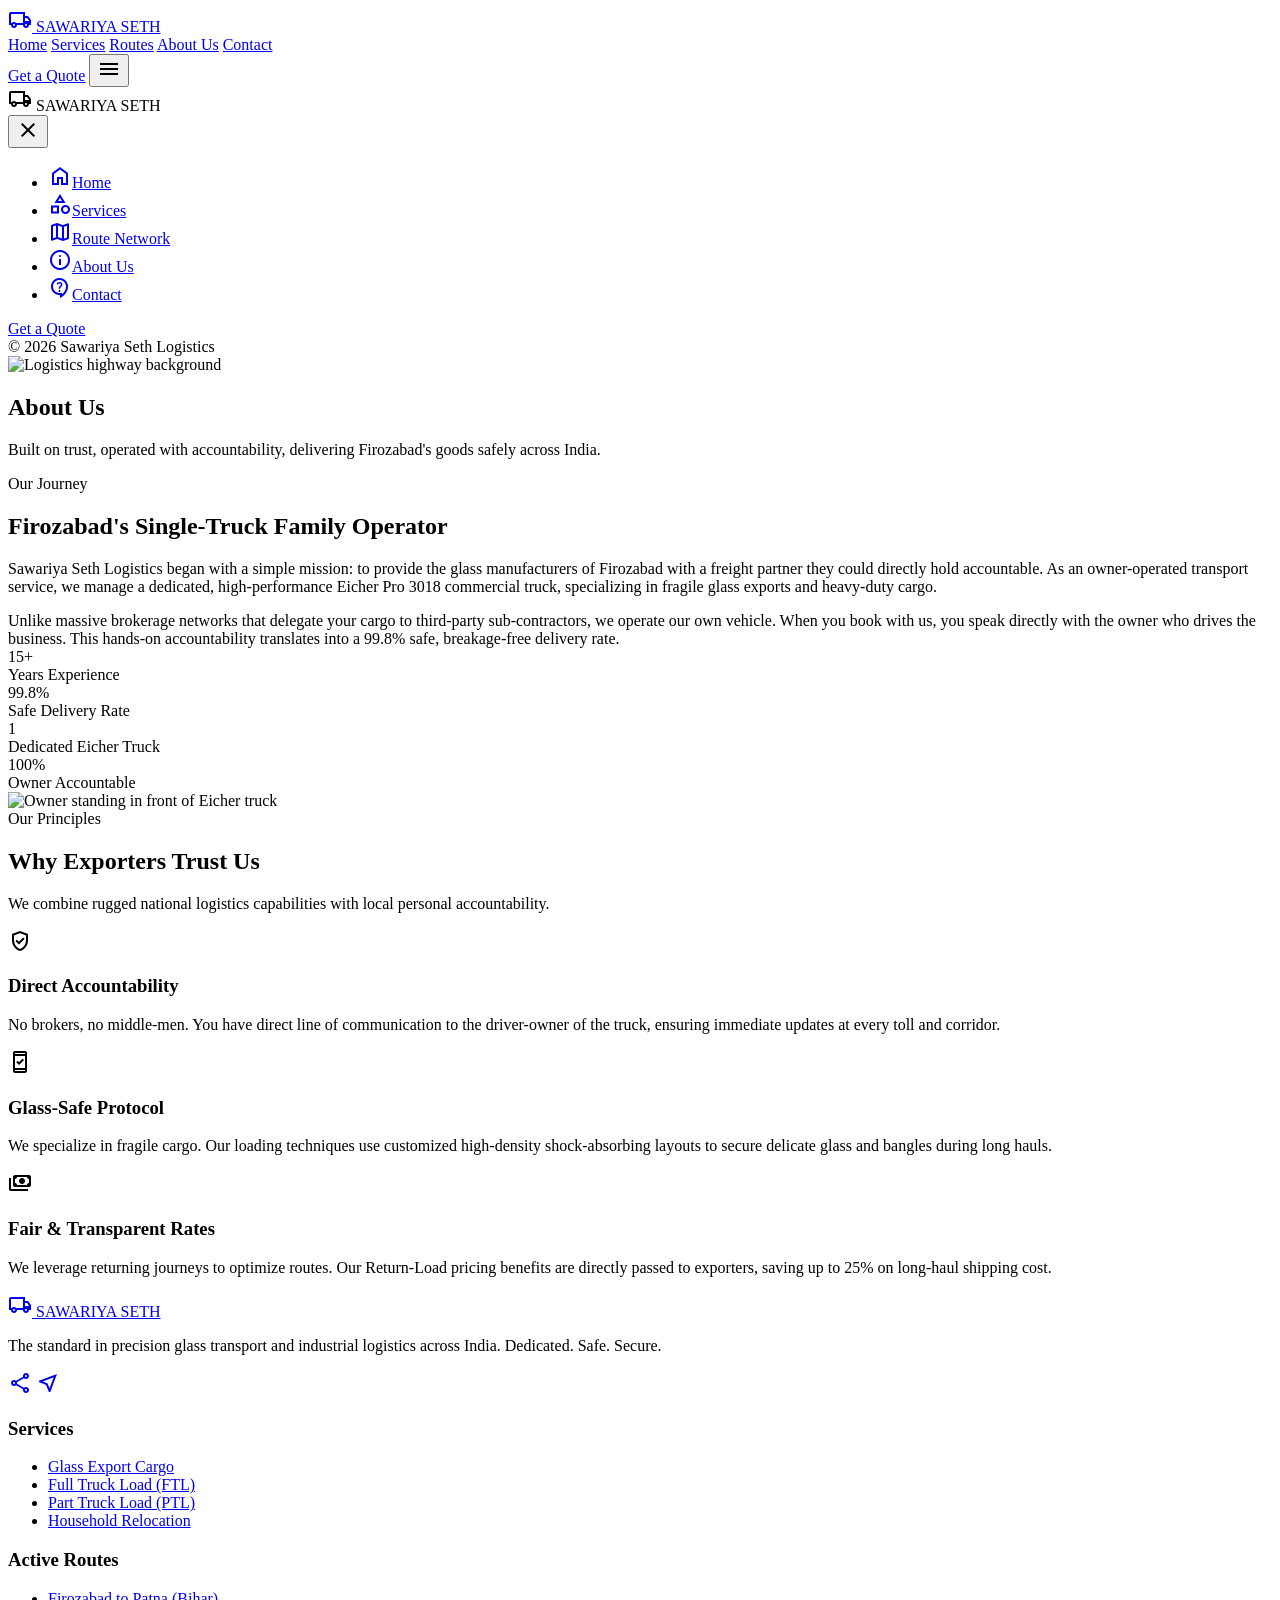
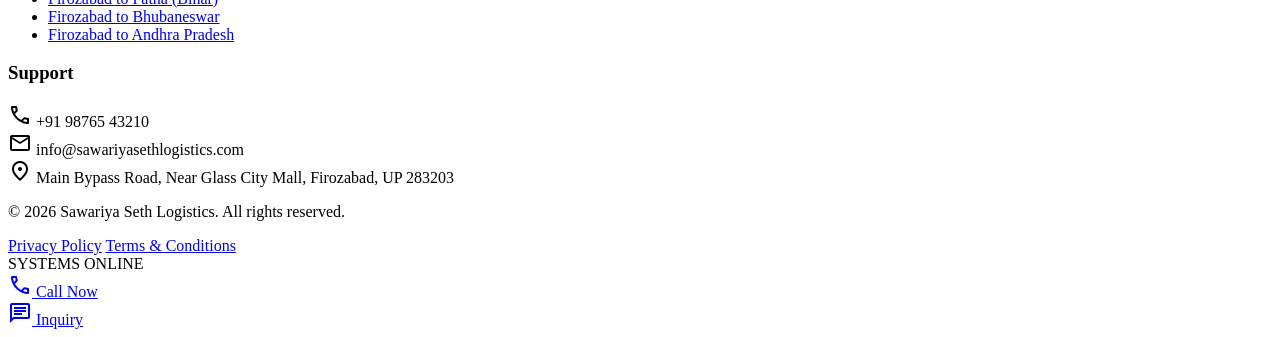
==== about.html @ fe5ff642 "Add files via upload" ====
<!DOCTYPE html>
<html lang="en">
<head>
    <meta charset="UTF-8">
    <meta name="viewport" content="width=device-width, initial-scale=1.0">
    <title>About Us | Sawariya Seth Logistics</title>
    <meta name="description" content="Learn about Sawariya Seth Logistics, a Firozabad-based, family-run truck transport operator. Delivering fragile glass and industrial goods across India with owner-operated accountability.">
    
    <!-- CSS Links -->
    <link rel="stylesheet" href="css/styles.css">
    <!-- Material Design Icons -->
    <link href="https://fonts.googleapis.com/css2?family=Material+Symbols+Outlined:wght,FILL@100..700,0..1" rel="stylesheet">
    <!-- AOS.js Animations -->
    <link href="https://unpkg.com/aos@2.3.1/dist/aos.css" rel="stylesheet">
</head>
<body>

    <!-- Header Navigation -->
    <header class="site-header">
        <div class="container nav-container">
            <a href="index.html" class="logo-link">
                <span class="material-symbols-outlined logo-icon">local_shipping</span>
                <span>SAWARIYA SETH</span>
            </a>
            
            <nav class="desktop-nav">
                <a href="index.html" class="nav-item">Home</a>
                <a href="services/index.html" class="nav-item">Services</a>
                <a href="routes/index.html" class="nav-item">Routes</a>
                <a href="about.html" class="nav-item active">About Us</a>
                <a href="contact.html" class="nav-item">Contact</a>
            </nav>
            
            <div class="flex-center" style="gap: 16px;">
                <a href="quote.html" class="btn btn-primary header-cta-btn">Get a Quote</a>
                <button class="menu-toggle-btn" id="open-drawer" aria-label="Open Menu">
                    <span class="material-symbols-outlined">menu</span>
                </button>
            </div>
        </div>
    </header>

    <!-- Navigation Drawer Backdrop (Mobile) -->
    <div class="drawer-overlay" id="drawer-overlay"></div>

    <!-- Navigation Drawer (Mobile) -->
    <aside class="nav-drawer" id="nav-drawer">
        <div class="drawer-header">
            <div class="drawer-logo">
                <span class="material-symbols-outlined">local_shipping</span>
                <span>SAWARIYA SETH</span>
            </div>
            <button class="drawer-close-btn" id="close-drawer" aria-label="Close Menu">
                <span class="material-symbols-outlined">close</span>
            </button>
        </div>
        <nav class="drawer-nav">
            <ul class="drawer-list">
                <li><a href="index.html" class="drawer-link"><span class="material-symbols-outlined">home</span>Home</a></li>
                <li><a href="services/index.html" class="drawer-link"><span class="material-symbols-outlined">category</span>Services</a></li>
                <li><a href="routes/index.html" class="drawer-link"><span class="material-symbols-outlined">map</span>Route Network</a></li>
                <li><a href="about.html" class="drawer-link active"><span class="material-symbols-outlined">info</span>About Us</a></li>
                <li><a href="contact.html" class="drawer-link"><span class="material-symbols-outlined">contact_support</span>Contact</a></li>
            </ul>
        </nav>
        <div class="drawer-footer">
            <a href="quote.html" class="btn btn-primary btn-full">Get a Quote</a>
            <div class="drawer-footer-text">© 2026 Sawariya Seth Logistics</div>
        </div>
    </aside>

    <!-- Main Content Area -->
    <main>
        <!-- Page Hero Banner -->
        <section class="page-hero">
            <div class="page-hero-overlay"></div>
            <img src="images/hero_fallback.png" alt="Logistics highway background" class="page-hero-img">
            <div class="container page-hero-content" data-aos="fade-right">
                <h1 class="page-hero-title">About Us</h1>
                <p class="page-hero-desc">Built on trust, operated with accountability, delivering Firozabad's goods safely across India.</p>
            </div>
        </section>

        <!-- Our Story Section -->
        <section class="section-padding">
            <div class="container">
                <div class="owner-story-section">
                    <div data-aos="fade-right">
                        <span class="section-subtitle">Our Journey</span>
                        <h2 class="section-title" style="text-align: left; display: block; margin-bottom: 20px;">Firozabad's Single-Truck Family Operator</h2>
                        <p class="service-desc" style="margin-bottom: var(--space-md);">
                            Sawariya Seth Logistics began with a simple mission: to provide the glass manufacturers of Firozabad with a freight partner they could directly hold accountable. As an owner-operated transport service, we manage a dedicated, high-performance Eicher Pro 3018 commercial truck, specializing in fragile glass exports and heavy-duty cargo.
                        </p>
                        <p class="service-desc" style="margin-bottom: var(--space-md);">
                            Unlike massive brokerage networks that delegate your cargo to third-party sub-contractors, we operate our own vehicle. When you book with us, you speak directly with the owner who drives the business. This hands-on accountability translates into a 99.8% safe, breakage-free delivery rate.
                        </p>
                        <div class="stat-strip">
                            <div class="stat-item">
                                <div class="stat-num">15+</div>
                                <div class="stat-label">Years Experience</div>
                            </div>
                            <div class="stat-item">
                                <div class="stat-num">99.8%</div>
                                <div class="stat-label">Safe Delivery Rate</div>
                            </div>
                            <div class="stat-item">
                                <div class="stat-num">1</div>
                                <div class="stat-label">Dedicated Eicher Truck</div>
                            </div>
                            <div class="stat-item">
                                <div class="stat-num">100%</div>
                                <div class="stat-label">Owner Accountable</div>
                            </div>
                        </div>
                    </div>
                    <div class="owner-image-wrapper" data-aos="fade-left">
                        <img src="images/about_owner.png" alt="Owner standing in front of Eicher truck" style="width: 100%; object-fit: cover;">
                    </div>
                </div>
            </div>
        </section>

        <!-- Values Card Section -->
        <section class="section-padding" style="background-color: var(--surface-container-low);">
            <div class="container">
                <div class="section-header" data-aos="fade-up">
                    <span class="section-subtitle">Our Principles</span>
                    <h2 class="section-title">Why Exporters Trust Us</h2>
                    <p class="section-desc">We combine rugged national logistics capabilities with local personal accountability.</p>
                </div>
                
                <div class="grid grid-cols-1 grid-cols-3-md">
                    <!-- Value 1 -->
                    <div class="card card-lift" data-aos="fade-up" data-aos-delay="100">
                        <div class="service-icon-box">
                            <span class="material-symbols-outlined">verified_user</span>
                        </div>
                        <h3 class="service-title">Direct Accountability</h3>
                        <p class="service-desc">No brokers, no middle-men. You have direct line of communication to the driver-owner of the truck, ensuring immediate updates at every toll and corridor.</p>
                    </div>
                    
                    <!-- Value 2 -->
                    <div class="card card-lift" data-aos="fade-up" data-aos-delay="200">
                        <div class="service-icon-box">
                            <span class="material-symbols-outlined">security_update_good</span>
                        </div>
                        <h3 class="service-title">Glass-Safe Protocol</h3>
                        <p class="service-desc">We specialize in fragile cargo. Our loading techniques use customized high-density shock-absorbing layouts to secure delicate glass and bangles during long hauls.</p>
                    </div>
                    
                    <!-- Value 3 -->
                    <div class="card card-lift" data-aos="fade-up" data-aos-delay="300">
                        <div class="service-icon-box">
                            <span class="material-symbols-outlined">payments</span>
                        </div>
                        <h3 class="service-title">Fair & Transparent Rates</h3>
                        <p class="service-desc">We leverage returning journeys to optimize routes. Our Return-Load pricing benefits are directly passed to exporters, saving up to 25% on long-haul shipping cost.</p>
                    </div>
                </div>
            </div>
        </section>
    </main>

    <!-- Footer -->
    <footer class="site-footer">
        <div class="container">
            <div class="grid footer-grid">
                <div class="footer-brand">
                    <a href="index.html" class="footer-logo">
                        <span class="material-symbols-outlined footer-logo-icon">local_shipping</span>
                        <span>SAWARIYA SETH</span>
                    </a>
                    <p class="footer-desc">The standard in precision glass transport and industrial logistics across India. Dedicated. Safe. Secure.</p>
                    <div class="footer-socials">
                        <a href="#" class="social-link" aria-label="Facebook"><span class="material-symbols-outlined">share</span></a>
                        <a href="#" class="social-link" aria-label="Location"><span class="material-symbols-outlined">near_me</span></a>
                    </div>
                </div>
                
                <div>
                    <h3 class="footer-title">Services</h3>
                    <ul class="footer-links">
                        <li><a href="services/glass-bangle-export.html" class="footer-link">Glass Export Cargo</a></li>
                        <li><a href="services/ftl.html" class="footer-link">Full Truck Load (FTL)</a></li>
                        <li><a href="services/ptl.html" class="footer-link">Part Truck Load (PTL)</a></li>
                        <li><a href="services/household-shifting.html" class="footer-link">Household Relocation</a></li>
                    </ul>
                </div>
                
                <div>
                    <h3 class="footer-title">Active Routes</h3>
                    <ul class="footer-links">
                        <li><a href="routes/firozabad-to-bihar.html" class="footer-link">Firozabad to Patna (Bihar)</a></li>
                        <li><a href="routes/firozabad-to-odisha.html" class="footer-link">Firozabad to Bhubaneswar</a></li>
                        <li><a href="routes/firozabad-to-andhra-pradesh.html" class="footer-link">Firozabad to Andhra Pradesh</a></li>
                    </ul>
                </div>
                
                <div>
                    <h3 class="footer-title">Support</h3>
                    <div class="footer-contact-item">
                        <span class="material-symbols-outlined footer-contact-icon">call</span>
                        <span>+91 98765 43210</span>
                    </div>
                    <div class="footer-contact-item">
                        <span class="material-symbols-outlined footer-contact-icon">mail</span>
                        <span>info@sawariyasethlogistics.com</span>
                    </div>
                    <div class="footer-contact-item">
                        <span class="material-symbols-outlined footer-contact-icon">location_on</span>
                        <span>Main Bypass Road, Near Glass City Mall, Firozabad, UP 283203</span>
                    </div>
                </div>
            </div>
            
            <div class="footer-bottom">
                <p>© 2026 Sawariya Seth Logistics. All rights reserved.</p>
                <div class="footer-bottom-links">
                    <a href="#">Privacy Policy</a>
                    <a href="#">Terms & Conditions</a>
                </div>
                <div class="status-badge">
                    <span class="status-dot"></span>
                    <span>SYSTEMS ONLINE</span>
                </div>
            </div>
        </div>
    </footer>

    <!-- Sticky Bottom Action Bar (Mobile Only) -->
    <div class="sticky-mobile-bar">
        <a href="tel:+919876543210" class="sticky-bar-btn sticky-btn-call">
            <span class="material-symbols-outlined">call</span>
            <span>Call Now</span>
        </a>
        <div class="sticky-bar-divider"></div>
        <a href="https://wa.me/919876543210?text=I%20am%20interested%20in%20freight%20services%20from%20Firozabad" target="_blank" class="sticky-bar-btn sticky-btn-inquiry">
            <span class="material-symbols-outlined">chat</span>
            <span>Inquiry</span>
        </a>
    </div>

    <!-- Scripts -->
    <script src="js/main.js"></script>
    <script src="https://unpkg.com/aos@2.3.1/dist/aos.js"></script>
    <script>
        AOS.init({
            duration: 800,
            once: true,
            disable: 'mobile'
        });
    </script>
</body>
</html>
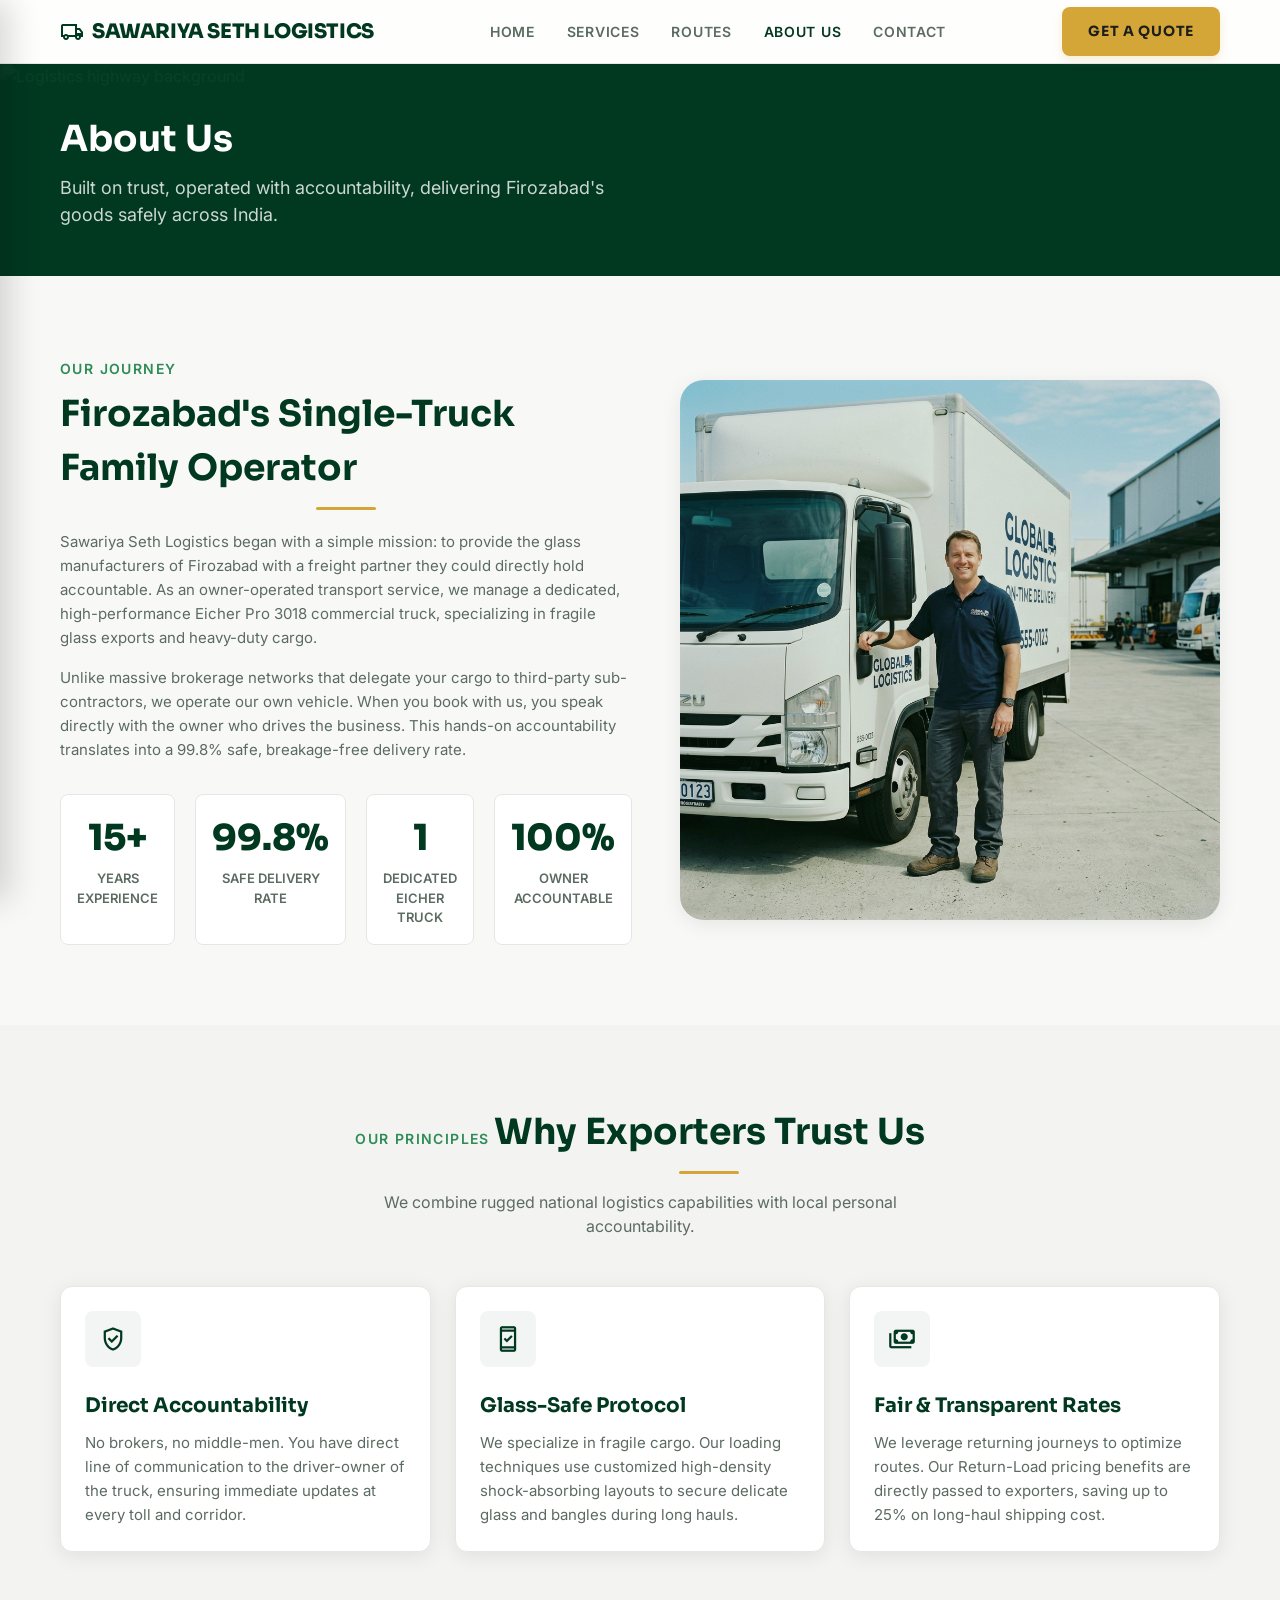
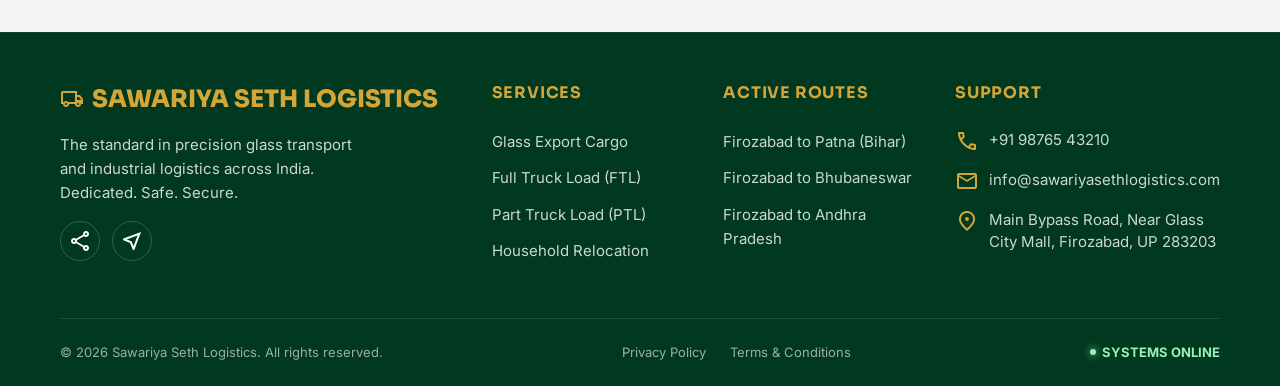
==== commit 47d3b88b: "Update links and titles in about.html" ====
--- a/about.html
+++ b/about.html
@@ -7,7 +7,7 @@
     <meta name="description" content="Learn about Sawariya Seth Logistics, a Firozabad-based, family-run truck transport operator. Delivering fragile glass and industrial goods across India with owner-operated accountability.">
     
     <!-- CSS Links -->
-    <link rel="stylesheet" href="css/styles.css">
+    <link rel="stylesheet" href="styles.css">
     <!-- Material Design Icons -->
     <link href="https://fonts.googleapis.com/css2?family=Material+Symbols+Outlined:wght,FILL@100..700,0..1" rel="stylesheet">
     <!-- AOS.js Animations -->
@@ -20,7 +20,7 @@
         <div class="container nav-container">
             <a href="index.html" class="logo-link">
                 <span class="material-symbols-outlined logo-icon">local_shipping</span>
-                <span>SAWARIYA SETH</span>
+                <span>SAWARIYA SETH LOGISTICS</span>
             </a>
             
             <nav class="desktop-nav">
@@ -48,7 +48,7 @@
         <div class="drawer-header">
             <div class="drawer-logo">
                 <span class="material-symbols-outlined">local_shipping</span>
-                <span>SAWARIYA SETH</span>
+                <span>SAWARIYA SETH LOGISTICS</span>
             </div>
             <button class="drawer-close-btn" id="close-drawer" aria-label="Close Menu">
                 <span class="material-symbols-outlined">close</span>
@@ -114,7 +114,7 @@
                         </div>
                     </div>
                     <div class="owner-image-wrapper" data-aos="fade-left">
-                        <img src="images/about_owner.png" alt="Owner standing in front of Eicher truck" style="width: 100%; object-fit: cover;">
+                        <img src="about_owner.png" alt="Owner standing in front of Eicher truck" style="width: 100%; object-fit: cover;">
                     </div>
                 </div>
             </div>
@@ -168,7 +168,7 @@
                 <div class="footer-brand">
                     <a href="index.html" class="footer-logo">
                         <span class="material-symbols-outlined footer-logo-icon">local_shipping</span>
-                        <span>SAWARIYA SETH</span>
+                        <span>SAWARIYA SETH LOGISTICS</span>
                     </a>
                     <p class="footer-desc">The standard in precision glass transport and industrial logistics across India. Dedicated. Safe. Secure.</p>
                     <div class="footer-socials">
@@ -180,19 +180,19 @@
                 <div>
                     <h3 class="footer-title">Services</h3>
                     <ul class="footer-links">
-                        <li><a href="services/glass-bangle-export.html" class="footer-link">Glass Export Cargo</a></li>
-                        <li><a href="services/ftl.html" class="footer-link">Full Truck Load (FTL)</a></li>
-                        <li><a href="services/ptl.html" class="footer-link">Part Truck Load (PTL)</a></li>
-                        <li><a href="services/household-shifting.html" class="footer-link">Household Relocation</a></li>
+                        <li><a href="glass-bangle-export.html" class="footer-link">Glass Export Cargo</a></li>
+                        <li><a href="ftl.html" class="footer-link">Full Truck Load (FTL)</a></li>
+                        <li><a href="ptl.html" class="footer-link">Part Truck Load (PTL)</a></li>
+                        <li><a href="household-shifting.html" class="footer-link">Household Relocation</a></li>
                     </ul>
                 </div>
                 
                 <div>
                     <h3 class="footer-title">Active Routes</h3>
                     <ul class="footer-links">
-                        <li><a href="routes/firozabad-to-bihar.html" class="footer-link">Firozabad to Patna (Bihar)</a></li>
-                        <li><a href="routes/firozabad-to-odisha.html" class="footer-link">Firozabad to Bhubaneswar</a></li>
-                        <li><a href="routes/firozabad-to-andhra-pradesh.html" class="footer-link">Firozabad to Andhra Pradesh</a></li>
+                        <li><a href="firozabad-to-bihar.html" class="footer-link">Firozabad to Patna (Bihar)</a></li>
+                        <li><a href="firozabad-to-odisha.html" class="footer-link">Firozabad to Bhubaneswar</a></li>
+                        <li><a href="firozabad-to-andhra-pradesh.html" class="footer-link">Firozabad to Andhra Pradesh</a></li>
                     </ul>
                 </div>
                 
@@ -241,7 +241,7 @@
     </div>
 
     <!-- Scripts -->
-    <script src="js/main.js"></script>
+    <script src="main.js"></script>
     <script src="https://unpkg.com/aos@2.3.1/dist/aos.js"></script>
     <script>
         AOS.init({
--- a/styles.css
+++ b/styles.css
@@ -0,0 +1,1265 @@
+/* 
+  Sawariya Seth Logistics - Design System & Global Styles
+  Author: Prince Verma / Antigravity AI
+  Date: July 2026
+  Description: Production-ready CSS layout utilizing Flexbox, CSS Grid, custom transitions, and mobile-first media queries.
+*/
+
+/* --- Google Fonts --- */
+@import url('https://fonts.googleapis.com/css2?family=Sora:wght@400;600;700;800&family=Inter:wght@400;500;600;700&display=swap');
+
+/* --- Design Tokens (:root) --- */
+:root {
+    /* Color Palette */
+    --primary: #003820;                  /* Deep Green */
+    --primary-light: #2E8B57;            /* Fresh Green */
+    --primary-container: #0F5132;        /* Dark forest green */
+    --on-primary: #FFFFFF;
+    --secondary: #006d3d;
+    --secondary-container: #97f3b5;
+    --on-secondary-container: #047240;
+    --accent-gold: #D4A537;              /* Warm Gold */
+    --accent-gold-hover: #C39630;
+    --background: #F8F9F6;               /* Off White background */
+    --surface: #FFFFFF;
+    --surface-container-low: #f3f4f1;
+    --surface-container-high: #e7e8e6;
+    --surface-container-highest: #e2e3e0;
+    
+    /* Text Colors */
+    --text-primary: #1C1F1D;             /* Charcoal */
+    --text-secondary: #5C6B62;           /* Grey Green */
+    --text-muted: rgba(28, 31, 29, 0.6);
+    --text-white: #FFFFFF;
+    --text-white-muted: rgba(255, 255, 255, 0.8);
+
+    /* Borders */
+    --border-subtle: #E2E8E4;            /* Light Grey Green */
+    
+    /* Typography */
+    --font-heading: 'Sora', sans-serif;
+    --font-body: 'Inter', sans-serif;
+
+    /* Border Radii */
+    --radius-sm: 4px;
+    --radius-default: 8px;
+    --radius-md: 12px;
+    --radius-lg: 16px;
+    --radius-xl: 24px;
+    --radius-full: 9999px;
+
+    /* Spacing Scale */
+    --space-sm: 8px;
+    --space-md: 16px;
+    --space-lg: 24px;
+    --space-xl: 32px;
+    --space-xxl: 48px;
+    --space-section-desktop: 80px;
+    --space-section-mobile: 40px;
+    --margin-mobile: 20px;
+    --container-max: 1200px;
+    --gutter: 24px;
+
+    /* Shadows */
+    --shadow-soft: 0 4px 20px rgba(0, 0, 0, 0.08);
+    --shadow-lift: 0 8px 30px rgba(0, 0, 0, 0.12);
+    
+    /* Transitions */
+    --transition-fast: 0.2s ease;
+    --transition-normal: 0.3s ease;
+    --transition-slow: 0.5s ease;
+}
+
+/* --- Base & Reset Styles --- */
+* {
+    margin: 0;
+    padding: 0;
+    box-sizing: border-box;
+    -webkit-tap-highlight-color: transparent;
+}
+
+html {
+    scroll-behavior: smooth;
+    font-size: 16px;
+}
+
+body {
+    font-family: var(--font-body);
+    background-color: var(--background);
+    color: var(--text-primary);
+    line-height: 1.5;
+    min-height: 100vh;
+    display: flex;
+    flex-direction: column;
+    overflow-x: hidden;
+}
+
+main {
+    flex-grow: 1;
+    padding-top: 64px; /* Fixed Header Buffer */
+}
+
+/* Typography styles */
+h1, h2, h3, h4, h5, h6 {
+    font-family: var(--font-heading);
+    color: var(--primary);
+    font-weight: 700;
+}
+
+a {
+    color: inherit;
+    text-decoration: none;
+    transition: color var(--transition-fast);
+}
+
+img, video {
+    max-width: 100%;
+    height: auto;
+    display: block;
+}
+
+input, textarea, select {
+    font-family: var(--font-body);
+    font-size: 1rem;
+    color: var(--text-primary);
+}
+
+/* --- Layout Utilities --- */
+.container {
+    width: 100%;
+    max-width: var(--container-max);
+    margin-left: auto;
+    margin-right: auto;
+    padding-left: var(--margin-mobile);
+    padding-right: var(--margin-mobile);
+}
+
+.grid {
+    display: grid;
+    gap: var(--gutter);
+}
+
+.grid-cols-1 { grid-template-columns: 1fr; }
+.grid-cols-2 { grid-template-columns: repeat(2, 1fr); }
+.grid-cols-3 { grid-template-columns: repeat(3, 1fr); }
+.grid-cols-4 { grid-template-columns: repeat(4, 1fr); }
+
+.flex-center {
+    display: flex;
+    justify-content: center;
+    align-items: center;
+}
+
+.section-padding {
+    padding-top: var(--space-section-mobile);
+    padding-bottom: var(--space-section-mobile);
+}
+
+@media (min-width: 768px) {
+    .section-padding {
+        padding-top: var(--space-section-desktop);
+        padding-bottom: var(--space-section-desktop);
+    }
+}
+
+/* --- Navigation Header --- */
+.site-header {
+    position: fixed;
+    top: 0;
+    left: 0;
+    width: 100%;
+    height: 64px;
+    z-index: 1000;
+    background-color: rgba(255, 255, 255, 0.8);
+    backdrop-filter: blur(12px);
+    -webkit-backdrop-filter: blur(12px);
+    border-bottom: 1px solid var(--border-subtle);
+    transition: background-color var(--transition-normal), box-shadow var(--transition-normal);
+}
+
+.site-header.scrolled {
+    background-color: var(--surface);
+    box-shadow: 0 2px 10px rgba(0, 0, 0, 0.05);
+}
+
+.nav-container {
+    display: flex;
+    justify-content: space-between;
+    align-items: center;
+    height: 100%;
+}
+
+.logo-link {
+    display: flex;
+    align-items: center;
+    gap: 8px;
+    color: var(--primary);
+    font-weight: 800;
+    font-family: var(--font-heading);
+    font-size: 1.25rem;
+    letter-spacing: -0.02em;
+}
+
+.logo-icon {
+    font-size: 2rem;
+    color: var(--primary);
+}
+
+.desktop-nav {
+    display: none;
+    align-items: center;
+    gap: 2rem;
+}
+
+.nav-item {
+    font-family: var(--font-body);
+    font-weight: 600;
+    font-size: 0.875rem;
+    letter-spacing: 0.05em;
+    text-transform: uppercase;
+    color: var(--text-secondary);
+}
+
+.nav-item:hover, .nav-item.active {
+    color: var(--primary);
+}
+
+.header-cta-btn {
+    display: none;
+}
+
+.menu-toggle-btn {
+    background: none;
+    border: none;
+    color: var(--primary);
+    font-size: 1.75rem;
+    cursor: pointer;
+    padding: 6px;
+    display: flex;
+    align-items: center;
+    justify-content: center;
+}
+
+@media (min-width: 768px) {
+    .desktop-nav {
+        display: flex;
+    }
+    .header-cta-btn {
+        display: inline-block;
+    }
+    .menu-toggle-btn {
+        display: none;
+    }
+}
+
+/* --- Mobile Drawer Navigation --- */
+.drawer-overlay {
+    position: fixed;
+    inset: 0;
+    background-color: rgba(0, 0, 0, 0.5);
+    z-index: 1001;
+    opacity: 0;
+    pointer-events: none;
+    transition: opacity var(--transition-normal);
+}
+
+.drawer-overlay.active {
+    opacity: 1;
+    pointer-events: auto;
+}
+
+.nav-drawer {
+    position: fixed;
+    top: 0;
+    left: 0;
+    height: 100%;
+    width: 280px;
+    background-color: var(--surface);
+    z-index: 1002;
+    transform: translateX(-100%);
+    box-shadow: 10px 0 30px rgba(0, 0, 0, 0.15);
+    transition: transform var(--transition-normal) cubic-bezier(0.4, 0, 0.2, 1);
+    display: flex;
+    flex-direction: column;
+}
+
+.nav-drawer.active {
+    transform: translateX(0);
+}
+
+.drawer-header {
+    display: flex;
+    justify-content: space-between;
+    align-items: center;
+    padding: var(--space-lg);
+    border-bottom: 1px solid var(--border-subtle);
+}
+
+.drawer-logo {
+    display: flex;
+    align-items: center;
+    gap: 8px;
+    color: var(--primary);
+    font-weight: 700;
+    font-size: 1.15rem;
+}
+
+.drawer-close-btn {
+    background: none;
+    border: none;
+    color: var(--text-secondary);
+    font-size: 1.5rem;
+    cursor: pointer;
+    padding: 6px;
+    display: flex;
+    align-items: center;
+}
+
+.drawer-nav {
+    flex-grow: 1;
+    padding: var(--space-md) 0;
+}
+
+.drawer-list {
+    list-style: none;
+}
+
+.drawer-link {
+    display: flex;
+    align-items: center;
+    gap: var(--space-md);
+    padding: var(--space-md) var(--space-lg);
+    font-weight: 500;
+    color: var(--text-secondary);
+    transition: background-color var(--transition-fast), color var(--transition-fast);
+}
+
+.drawer-link:hover, .drawer-link.active {
+    background-color: rgba(15, 81, 50, 0.05);
+    color: var(--primary);
+    font-weight: 600;
+}
+
+.drawer-footer {
+    padding: var(--space-lg);
+    border-top: 1px solid var(--border-subtle);
+    display: flex;
+    flex-direction: column;
+    gap: 12px;
+}
+
+.drawer-footer-text {
+    font-size: 0.75rem;
+    color: var(--text-secondary);
+}
+
+/* --- Buttons --- */
+.btn {
+    display: inline-flex;
+    align-items: center;
+    justify-content: center;
+    gap: 8px;
+    padding: 12px 24px;
+    font-family: var(--font-heading);
+    font-size: 0.875rem;
+    font-weight: 700;
+    letter-spacing: 0.05em;
+    text-transform: uppercase;
+    border-radius: var(--radius-default);
+    cursor: pointer;
+    transition: transform var(--transition-fast), background-color var(--transition-fast), border-color var(--transition-fast), color var(--transition-fast), box-shadow var(--transition-fast);
+    border: 2px solid transparent;
+    text-align: center;
+}
+
+.btn:active {
+    transform: scale(0.98);
+}
+
+/* Primary Button (Gold Filled) */
+.btn-primary {
+    background-color: var(--accent-gold);
+    color: var(--text-primary);
+    box-shadow: 0 4px 10px rgba(212, 165, 55, 0.2);
+}
+
+.btn-primary:hover {
+    background-color: var(--accent-gold-hover);
+    box-shadow: 0 6px 15px rgba(212, 165, 55, 0.3);
+}
+
+/* Secondary Button (Green Outline) */
+.btn-secondary {
+    background-color: transparent;
+    border-color: var(--primary);
+    color: var(--primary);
+}
+
+.btn-secondary:hover {
+    background-color: var(--primary);
+    color: var(--on-primary);
+}
+
+/* Outline White Button */
+.btn-outline-white {
+    background-color: transparent;
+    border-color: rgba(255, 255, 255, 0.4);
+    color: var(--text-white);
+    backdrop-filter: blur(4px);
+    -webkit-backdrop-filter: blur(4px);
+}
+
+.btn-outline-white:hover {
+    background-color: rgba(255, 255, 255, 0.1);
+    border-color: var(--text-white);
+}
+
+.btn-full {
+    width: 100%;
+}
+
+.btn-lg {
+    padding: 16px 32px;
+    font-size: 1rem;
+}
+
+/* --- Hero Background Video --- */
+.hero {
+    position: relative;
+    height: 600px;
+    min-height: 500px;
+    display: flex;
+    align-items: center;
+    overflow: hidden;
+}
+
+.hero-video-container {
+    position: absolute;
+    inset: 0;
+    width: 100%;
+    height: 100%;
+    z-index: 0;
+}
+
+.hero-video, .hero-poster {
+    width: 100%;
+    height: 100%;
+    object-fit: cover;
+}
+
+.hero-overlay {
+    position: absolute;
+    inset: 0;
+    background: linear-gradient(135deg, rgba(0, 56, 32, 0.85) 0%, rgba(0, 56, 32, 0.5) 100%);
+    z-index: 1;
+}
+
+.hero-content {
+    position: relative;
+    z-index: 2;
+    color: var(--text-white);
+    width: 100%;
+}
+
+.hero-badge {
+    display: inline-block;
+    background-color: rgba(151, 243, 181, 0.15);
+    color: var(--secondary-container);
+    border: 1px solid rgba(151, 243, 181, 0.3);
+    padding: 6px 16px;
+    border-radius: var(--radius-full);
+    font-size: 0.75rem;
+    font-weight: 600;
+    text-transform: uppercase;
+    letter-spacing: 0.15em;
+    margin-bottom: var(--space-md);
+}
+
+.hero-title {
+    font-size: 2rem;
+    line-height: 1.2;
+    color: var(--text-white);
+    margin-bottom: var(--space-md);
+    max-width: 650px;
+}
+
+.hero-desc {
+    font-size: 1.125rem;
+    color: var(--text-white-muted);
+    margin-bottom: var(--space-xl);
+    max-width: 550px;
+    line-height: 1.6;
+}
+
+.hero-actions {
+    display: flex;
+    flex-direction: column;
+    gap: 16px;
+}
+
+@media (min-width: 576px) {
+    .hero-actions {
+        flex-direction: row;
+    }
+}
+
+@media (min-width: 768px) {
+    .hero {
+        height: 700px;
+    }
+    .hero-title {
+        font-size: 3rem;
+    }
+}
+
+/* --- Trust Strip --- */
+.trust-strip {
+    background-color: var(--primary-container);
+    color: var(--text-white);
+    padding: var(--space-md) 0;
+    border-bottom: 2px solid var(--accent-gold);
+}
+
+.trust-container {
+    display: flex;
+    flex-direction: column;
+    gap: var(--space-md);
+    align-items: center;
+    text-align: center;
+}
+
+.trust-item {
+    display: flex;
+    align-items: center;
+    gap: 10px;
+}
+
+.trust-icon {
+    color: var(--secondary-container);
+    font-size: 1.5rem;
+}
+
+.trust-text {
+    font-family: var(--font-heading);
+    font-weight: 600;
+    font-size: 0.8125rem;
+    letter-spacing: 0.08em;
+    text-transform: uppercase;
+}
+
+.trust-divider {
+    display: none;
+    width: 1px;
+    height: 24px;
+    background-color: rgba(255, 255, 255, 0.2);
+}
+
+@media (min-width: 768px) {
+    .trust-container {
+        flex-direction: row;
+        justify-content: space-between;
+    }
+    .trust-divider {
+        display: block;
+    }
+}
+
+/* --- Section Headers --- */
+.section-header {
+    text-align: center;
+    margin-bottom: var(--space-xxl);
+}
+
+.section-subtitle {
+    display: inline-block;
+    color: var(--primary-light);
+    font-size: 0.875rem;
+    font-weight: 600;
+    text-transform: uppercase;
+    letter-spacing: 0.1em;
+    margin-bottom: 8px;
+}
+
+.section-title {
+    font-size: 1.75rem;
+    color: var(--primary);
+    margin-bottom: var(--space-md);
+    position: relative;
+    display: inline-block;
+}
+
+.section-title::after {
+    content: '';
+    display: block;
+    width: 60px;
+    height: 3px;
+    background-color: var(--accent-gold);
+    margin: 12px auto 0;
+    border-radius: var(--radius-full);
+}
+
+.section-desc {
+    font-size: 1rem;
+    color: var(--text-secondary);
+    max-width: 600px;
+    margin: 0 auto;
+}
+
+@media (min-width: 768px) {
+    .section-title {
+        font-size: 2.25rem;
+    }
+}
+
+/* --- Card Base Styles (Stitch Shadows & Hover Lift) --- */
+.card {
+    background-color: var(--surface);
+    border: 1px solid var(--border-subtle);
+    border-radius: var(--radius-md);
+    padding: var(--space-lg);
+    box-shadow: var(--shadow-soft);
+    transition: transform var(--transition-normal), box-shadow var(--transition-normal), border-color var(--transition-normal);
+    position: relative;
+    overflow: hidden;
+}
+
+.card-lift:hover {
+    transform: translateY(-4px);
+    box-shadow: var(--shadow-lift);
+    border-color: rgba(15, 81, 50, 0.25);
+}
+
+/* Glassmorphism Cards */
+.glass-card {
+    background: rgba(255, 255, 255, 0.85);
+    backdrop-filter: blur(12px);
+    -webkit-backdrop-filter: blur(12px);
+    border: 1px solid rgba(226, 232, 228, 0.5);
+}
+
+/* --- Services Grid --- */
+.service-icon-box {
+    width: 56px;
+    height: 56px;
+    border-radius: var(--radius-default);
+    background-color: rgba(0, 56, 32, 0.05);
+    display: flex;
+    align-items: center;
+    justify-content: center;
+    margin-bottom: var(--space-lg);
+    color: var(--primary);
+    transition: background-color var(--transition-fast), color var(--transition-fast);
+}
+
+.card:hover .service-icon-box {
+    background-color: var(--primary);
+    color: var(--on-primary);
+}
+
+.service-icon-box .material-symbols-outlined {
+    font-size: 1.75rem;
+}
+
+.service-title {
+    font-size: 1.25rem;
+    margin-bottom: 10px;
+    color: var(--primary);
+}
+
+.service-desc {
+    font-size: 0.9375rem;
+    color: var(--text-secondary);
+    line-height: 1.6;
+}
+
+/* --- Active Routes Section --- */
+.route-card {
+    display: flex;
+    flex-direction: column;
+    padding: 0;
+}
+
+.route-image-container {
+    height: 180px;
+    width: 100%;
+    overflow: hidden;
+    position: relative;
+}
+
+.route-image {
+    width: 100%;
+    height: 100%;
+    object-fit: cover;
+    transition: transform var(--transition-slow);
+}
+
+.route-card:hover .route-image {
+    transform: scale(1.05);
+}
+
+.route-overlay {
+    position: absolute;
+    inset: 0;
+    background: linear-gradient(to top, rgba(0, 0, 0, 0.5) 0%, rgba(0, 0, 0, 0) 100%);
+}
+
+.route-badge {
+    position: absolute;
+    top: var(--space-md);
+    right: var(--space-md);
+    background-color: var(--secondary-container);
+    color: var(--on-secondary-container);
+    padding: 4px 12px;
+    border-radius: var(--radius-full);
+    font-size: 0.75rem;
+    font-weight: 600;
+}
+
+.route-details {
+    padding: var(--space-lg);
+    display: flex;
+    flex-direction: column;
+    flex-grow: 1;
+}
+
+.route-title {
+    font-size: 1.25rem;
+    margin-bottom: var(--space-md);
+    display: flex;
+    align-items: center;
+    gap: 8px;
+}
+
+.route-arrow {
+    color: var(--text-secondary);
+    font-size: 1.25rem;
+}
+
+.route-meta {
+    display: flex;
+    align-items: center;
+    gap: 8px;
+    color: var(--text-secondary);
+    font-size: 0.875rem;
+    margin-bottom: var(--space-lg);
+}
+
+.route-stops-tag {
+    display: flex;
+    flex-wrap: wrap;
+    gap: 6px;
+    padding-top: var(--space-md);
+    border-top: 1px solid var(--border-subtle);
+    margin-top: auto;
+}
+
+.stop-tag {
+    font-size: 0.75rem;
+    font-weight: 600;
+    color: var(--text-secondary);
+    background-color: var(--surface-container-low);
+    padding: 4px 8px;
+    border-radius: var(--radius-sm);
+}
+
+/* --- Inline Map Graphic (Bento Route style) --- */
+.india-map-container {
+    background-color: var(--primary);
+    position: relative;
+    min-height: 250px;
+    border-radius: var(--radius-md);
+    overflow: hidden;
+}
+
+.map-bg-img {
+    width: 100%;
+    height: 100%;
+    object-fit: cover;
+    opacity: 0.12;
+    filter: grayscale(1) invert(1);
+}
+
+.route-path-animated {
+    stroke-dasharray: 8;
+    animation: dash 12s linear infinite;
+}
+
+@keyframes dash {
+    to { stroke-dashoffset: -120; }
+}
+
+.map-card-info {
+    position: absolute;
+    bottom: var(--space-md);
+    left: var(--space-md);
+    right: var(--space-md);
+    padding: var(--space-md);
+    border-radius: var(--radius-default);
+}
+
+.progress-bar-container {
+    width: 100%;
+    background-color: rgba(0, 56, 32, 0.2);
+    height: 8px;
+    border-radius: var(--radius-full);
+    margin-top: 8px;
+    overflow: hidden;
+}
+
+.progress-bar {
+    height: 100%;
+    background-color: var(--primary-light);
+    border-radius: var(--radius-full);
+}
+
+/* --- Forms & Inputs --- */
+.form-group {
+    display: flex;
+    flex-direction: column;
+    gap: 6px;
+    margin-bottom: var(--space-md);
+}
+
+.form-label {
+    font-size: 0.875rem;
+    font-weight: 600;
+    color: var(--on-surface-variant);
+    transition: color var(--transition-fast);
+}
+
+.form-input-container {
+    position: relative;
+}
+
+.form-input-icon {
+    position: absolute;
+    left: 14px;
+    top: 50%;
+    transform: translateY(-50%);
+    color: var(--text-secondary);
+    font-size: 1.2rem;
+    pointer-events: none;
+}
+
+.form-control {
+    width: 100%;
+    background-color: var(--surface);
+    border: 1px solid var(--border-subtle);
+    border-radius: var(--radius-default);
+    padding: 12px 16px;
+    outline: none;
+    transition: border-color var(--transition-fast), box-shadow var(--transition-fast);
+}
+
+.form-input-container .form-control {
+    padding-left: 44px;
+}
+
+.form-control:focus {
+    border-color: var(--primary);
+    box-shadow: 0 0 0 3px rgba(15, 81, 50, 0.1);
+}
+
+.form-control::placeholder {
+    color: rgba(28, 31, 29, 0.4);
+}
+
+/* --- FAQ Accordion --- */
+.faq-item {
+    background-color: var(--surface);
+    border: 1px solid var(--border-subtle);
+    border-radius: var(--radius-md);
+    margin-bottom: var(--space-md);
+    overflow: hidden;
+}
+
+.faq-trigger {
+    width: 100%;
+    display: flex;
+    justify-content: space-between;
+    align-items: center;
+    padding: var(--space-lg);
+    background: none;
+    border: none;
+    text-align: left;
+    cursor: pointer;
+    font-size: 1.05rem;
+    font-family: var(--font-heading);
+    font-weight: 600;
+    color: var(--primary);
+}
+
+.faq-trigger:focus-visible {
+    outline: 2px solid var(--primary);
+}
+
+.faq-icon {
+    color: var(--text-secondary);
+    transition: transform var(--transition-normal);
+}
+
+.faq-content {
+    max-height: 0;
+    overflow: hidden;
+    transition: max-height var(--transition-normal) ease-out, padding var(--transition-normal) ease-out;
+    padding: 0 var(--space-lg);
+    color: var(--text-secondary);
+}
+
+.faq-item.active .faq-content {
+    padding-bottom: var(--space-lg);
+}
+
+.faq-item.active .faq-icon {
+    transform: rotate(180deg);
+}
+
+/* --- Page Hero/Banner for Subpages --- */
+.page-hero {
+    position: relative;
+    padding: var(--space-xxl) 0;
+    background-color: var(--primary);
+    color: var(--text-white);
+    overflow: hidden;
+}
+
+.page-hero-overlay {
+    position: absolute;
+    inset: 0;
+    background: linear-gradient(rgba(0, 56, 32, 0.9), rgba(0, 56, 32, 0.7));
+    z-index: 1;
+}
+
+.page-hero-img {
+    position: absolute;
+    inset: 0;
+    width: 100%;
+    height: 100%;
+    object-fit: cover;
+    opacity: 0.35;
+    z-index: 0;
+}
+
+.page-hero-content {
+    position: relative;
+    z-index: 2;
+}
+
+.page-hero-title {
+    font-size: 2.25rem;
+    color: var(--text-white);
+    margin-bottom: 8px;
+}
+
+.page-hero-desc {
+    color: var(--text-white-muted);
+    font-size: 1.125rem;
+    max-width: 600px;
+}
+
+/* --- Footer --- */
+.site-footer {
+    background-color: var(--primary);
+    color: var(--text-white);
+    padding: var(--space-xxl) 0 var(--space-lg);
+    border-top: 1px solid rgba(255, 255, 255, 0.05);
+}
+
+.footer-grid {
+    grid-template-columns: 1fr;
+    gap: var(--space-xl);
+    padding-bottom: var(--space-xxl);
+    border-bottom: 1px solid rgba(255, 255, 255, 0.1);
+}
+
+.footer-brand {
+    display: flex;
+    flex-direction: column;
+    gap: var(--space-md);
+}
+
+.footer-logo {
+    display: flex;
+    align-items: center;
+    gap: 8px;
+    font-family: var(--font-heading);
+    font-weight: 800;
+    font-size: 1.5rem;
+    color: var(--accent-gold);
+}
+
+.footer-logo-icon {
+    font-size: 2.25rem;
+}
+
+.footer-desc {
+    font-size: 0.9375rem;
+    color: var(--text-white-muted);
+    line-height: 1.6;
+    max-width: 320px;
+}
+
+.footer-socials {
+    display: flex;
+    gap: 12px;
+}
+
+.social-link {
+    width: 40px;
+    height: 40px;
+    border-radius: var(--radius-full);
+    border: 1px solid rgba(255, 255, 255, 0.2);
+    display: flex;
+    align-items: center;
+    justify-content: center;
+    color: var(--text-white);
+    transition: background-color var(--transition-fast), border-color var(--transition-fast);
+}
+
+.social-link:hover {
+    background-color: var(--primary-light);
+    border-color: var(--primary-light);
+}
+
+.footer-title {
+    color: var(--accent-gold);
+    font-size: 1rem;
+    font-weight: 700;
+    margin-bottom: var(--space-lg);
+    text-transform: uppercase;
+    letter-spacing: 0.05em;
+}
+
+.footer-links {
+    list-style: none;
+    display: flex;
+    flex-direction: column;
+    gap: 12px;
+}
+
+.footer-link {
+    color: var(--text-white-muted);
+    font-size: 0.9375rem;
+}
+
+.footer-link:hover {
+    color: var(--accent-gold);
+    padding-left: 4px;
+}
+
+.footer-contact-item {
+    display: flex;
+    gap: 10px;
+    color: var(--text-white-muted);
+    font-size: 0.9375rem;
+    margin-bottom: var(--space-md);
+}
+
+.footer-contact-icon {
+    color: var(--accent-gold);
+    font-size: 1.25rem;
+}
+
+.footer-bottom {
+    padding-top: var(--space-lg);
+    display: flex;
+    flex-direction: column;
+    gap: 16px;
+    font-size: 0.8125rem;
+    color: rgba(255, 255, 255, 0.6);
+    text-align: center;
+}
+
+.footer-bottom-links {
+    display: flex;
+    justify-content: center;
+    gap: var(--space-lg);
+}
+
+.status-badge {
+    display: inline-flex;
+    align-items: center;
+    gap: 6px;
+    color: var(--secondary-container);
+    font-weight: 700;
+}
+
+.status-dot {
+    width: 6px;
+    height: 6px;
+    background-color: var(--secondary-container);
+    border-radius: var(--radius-full);
+    box-shadow: 0 0 8px var(--secondary-container);
+}
+
+@media (min-width: 576px) {
+    .footer-grid {
+        grid-template-columns: repeat(2, 1fr);
+    }
+}
+
+@media (min-width: 992px) {
+    .footer-grid {
+        grid-template-columns: 2fr 1fr 1fr 1fr;
+    }
+    .footer-bottom {
+        flex-direction: row;
+        justify-content: space-between;
+        text-align: left;
+    }
+}
+
+/* --- Sticky Bottom Action Bar (Mobile Only) --- */
+.sticky-mobile-bar {
+    position: fixed;
+    bottom: 0;
+    left: 0;
+    width: 100%;
+    z-index: 999;
+    background-color: var(--surface);
+    border-top: 1px solid var(--border-subtle);
+    padding: var(--space-sm) var(--margin-mobile);
+    box-shadow: 0 -4px 20px rgba(0, 0, 0, 0.08);
+    border-radius: var(--radius-md) var(--radius-md) 0 0;
+    display: flex;
+    gap: 16px;
+    justify-content: space-between;
+    align-items: center;
+}
+
+.sticky-bar-btn {
+    flex: 1;
+    display: flex;
+    align-items: center;
+    justify-content: center;
+    gap: var(--space-sm);
+    padding: 12px;
+    font-weight: 700;
+    border-radius: var(--radius-default);
+    font-size: 0.875rem;
+    font-family: var(--font-heading);
+}
+
+.sticky-btn-call {
+    background-color: var(--surface-container-low);
+    color: var(--text-primary);
+    border: 1px solid var(--border-subtle);
+}
+
+.sticky-btn-inquiry {
+    background-color: var(--secondary-container);
+    color: var(--on-secondary-container);
+}
+
+.sticky-mobile-bar .sticky-bar-divider {
+    width: 1px;
+    height: 32px;
+    background-color: var(--border-subtle);
+}
+
+@media (min-width: 768px) {
+    .sticky-mobile-bar {
+        display: none;
+    }
+    body {
+        padding-bottom: 0 !important;
+    }
+}
+
+/* Add buffer to bottom of body on mobile to prevent content occlusion */
+@media (max-width: 767px) {
+    body {
+        padding-bottom: 76px;
+    }
+}
+
+/* --- About Page Special elements --- */
+.owner-story-section {
+    display: grid;
+    grid-template-columns: 1fr;
+    gap: var(--space-xxl);
+    align-items: center;
+}
+
+.owner-image-wrapper {
+    position: relative;
+    border-radius: var(--radius-xl);
+    overflow: hidden;
+    box-shadow: var(--shadow-soft);
+}
+
+.owner-image-wrapper::after {
+    content: '';
+    position: absolute;
+    inset: 0;
+    background-color: rgba(15, 81, 50, 0.15); /* Green brand tint */
+    pointer-events: none;
+}
+
+.stat-strip {
+    display: grid;
+    grid-template-columns: repeat(2, 1fr);
+    gap: 20px;
+    margin-top: var(--space-xl);
+}
+
+.stat-item {
+    background-color: var(--surface);
+    padding: var(--space-md);
+    border-radius: var(--radius-default);
+    border: 1px solid var(--border-subtle);
+    text-align: center;
+}
+
+.stat-num {
+    font-size: 2.25rem;
+    color: var(--primary);
+    font-weight: 800;
+    font-family: var(--font-heading);
+    margin-bottom: 4px;
+}
+
+.stat-label {
+    font-size: 0.8125rem;
+    font-weight: 600;
+    color: var(--text-secondary);
+    text-transform: uppercase;
+}
+
+@media (min-width: 768px) {
+    .owner-story-section {
+        grid-template-columns: 1fr 1fr;
+    }
+    .stat-strip {
+        grid-template-columns: repeat(4, 1fr);
+    }
+}
+
+/* --- Responsive Breakpoints (Mobile-First) --- */
+@media (min-width: 576px) {
+    .grid-cols-2-sm { grid-template-columns: repeat(2, 1fr); }
+}
+
+@media (min-width: 768px) {
+    .grid-cols-2-md { grid-template-columns: repeat(2, 1fr); }
+    .grid-cols-3-md { grid-template-columns: repeat(3, 1fr); }
+}
+
+@media (min-width: 1024px) {
+    .grid-cols-3-lg { grid-template-columns: repeat(3, 1fr); }
+    .grid-cols-4-lg { grid-template-columns: repeat(4, 1fr); }
+    .grid-cols-12-lg { grid-template-columns: repeat(12, 1fr); }
+    .lg-col-span-5 { grid-column: span 5 / span 5 !important; }
+    .lg-col-span-7 { grid-column: span 7 / span 7 !important; }
+}
+
+/* --- Print Styles --- */
+@media print {
+    .site-header, .sticky-mobile-bar, .site-footer {
+        display: none !important;
+    }
+    body {
+        background-color: white !important;
+        color: black !important;
+    }
+}
